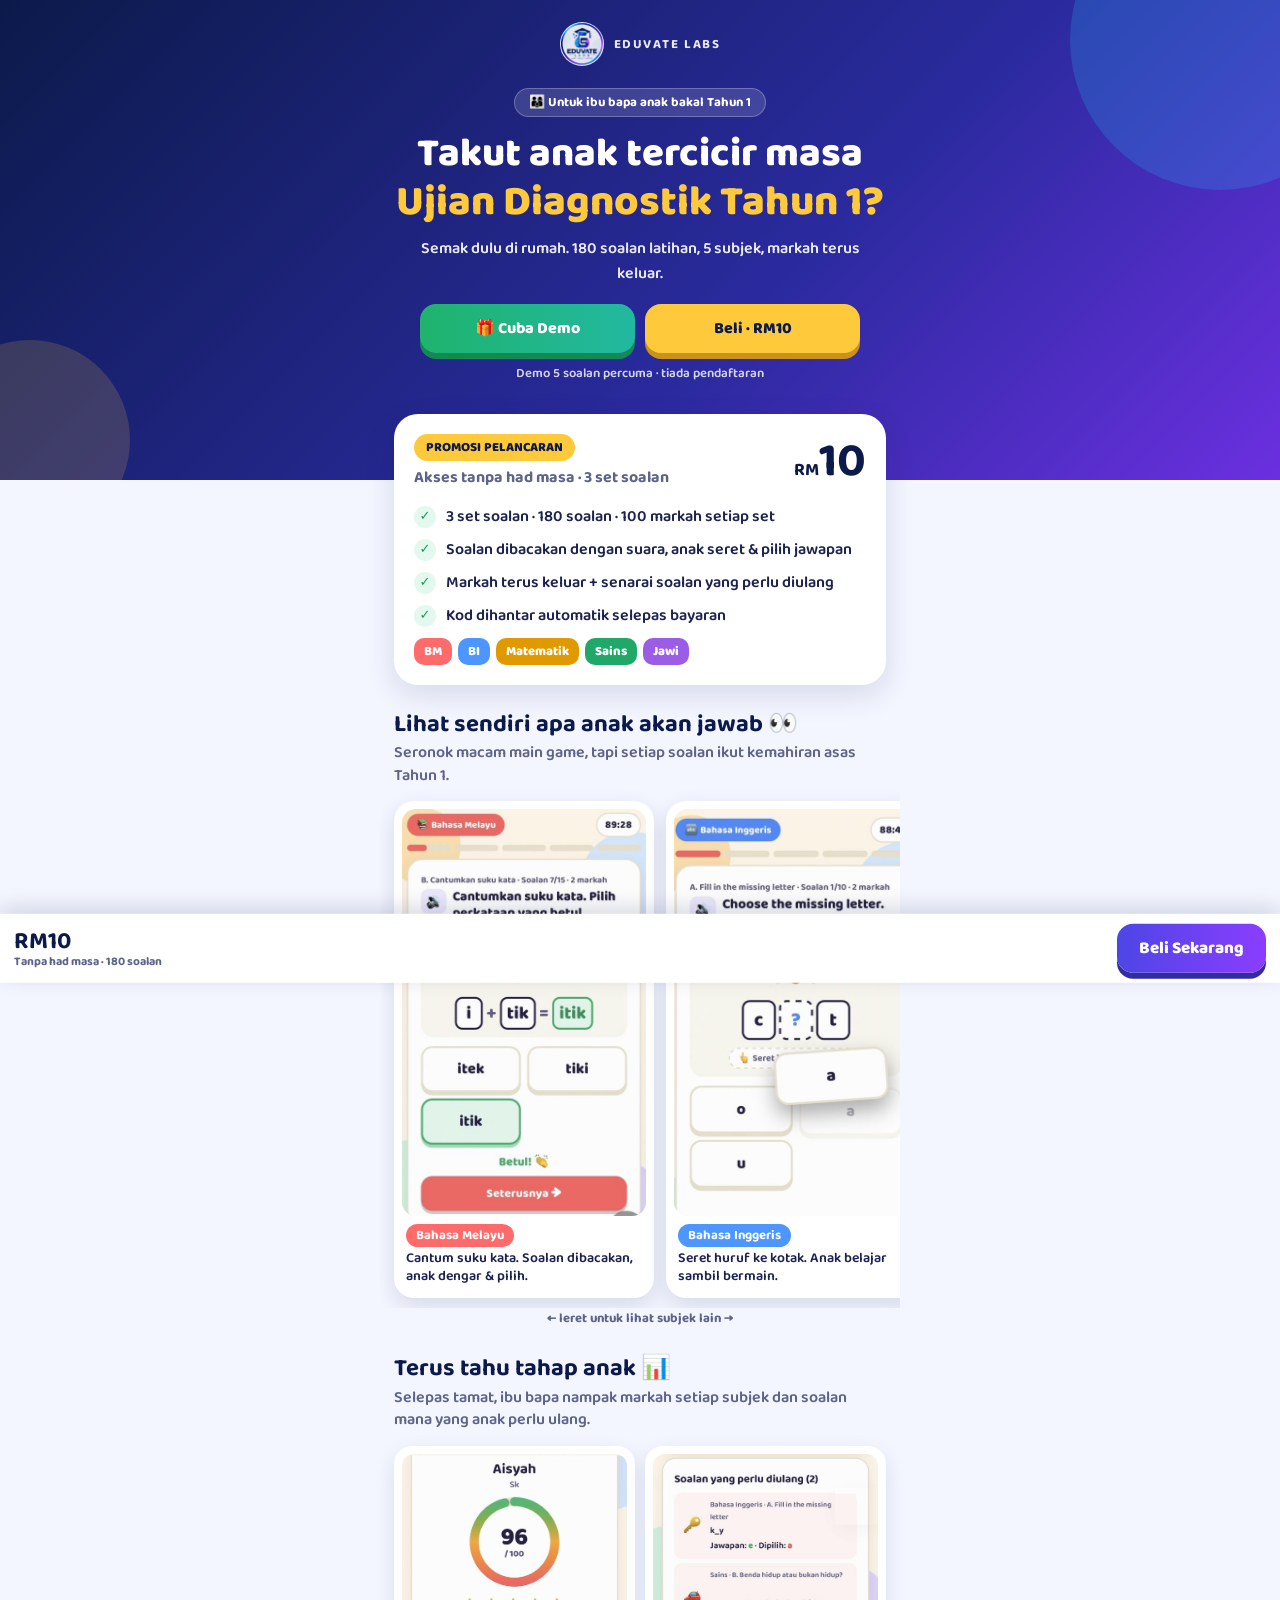
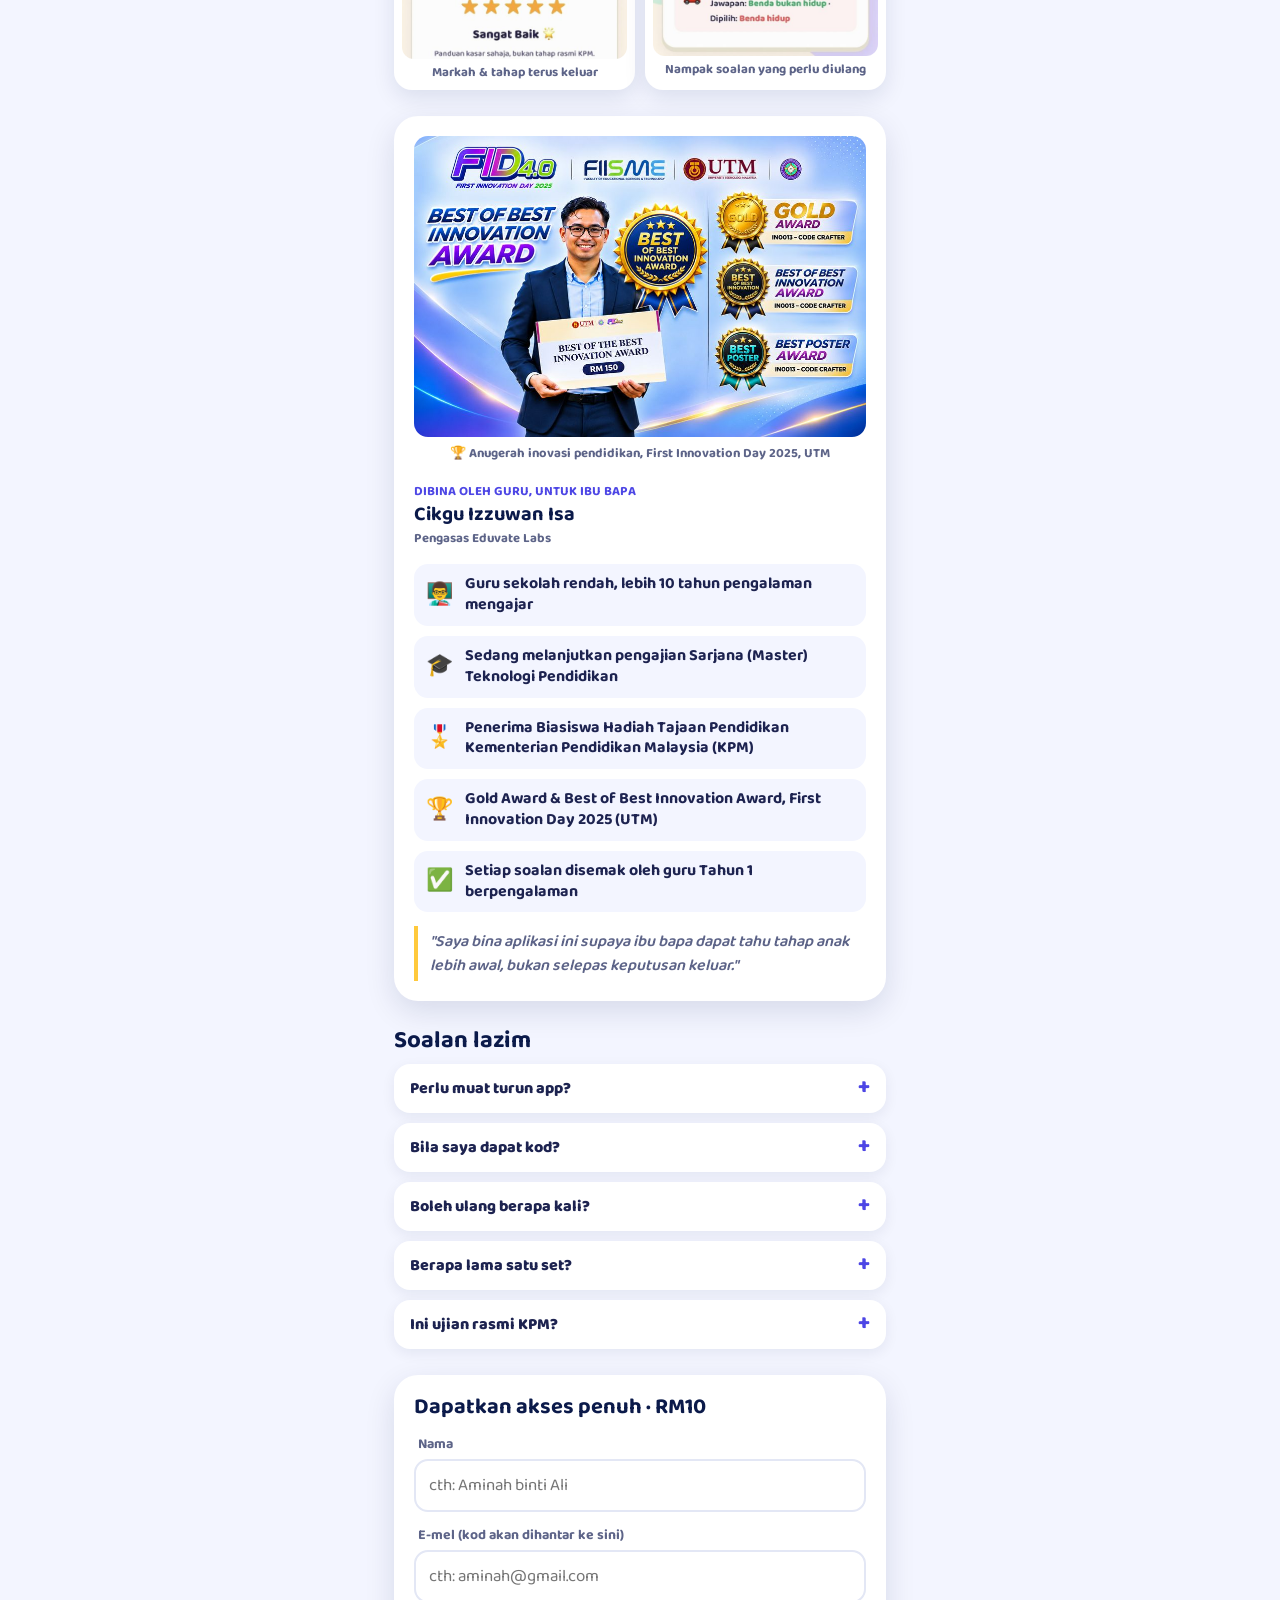
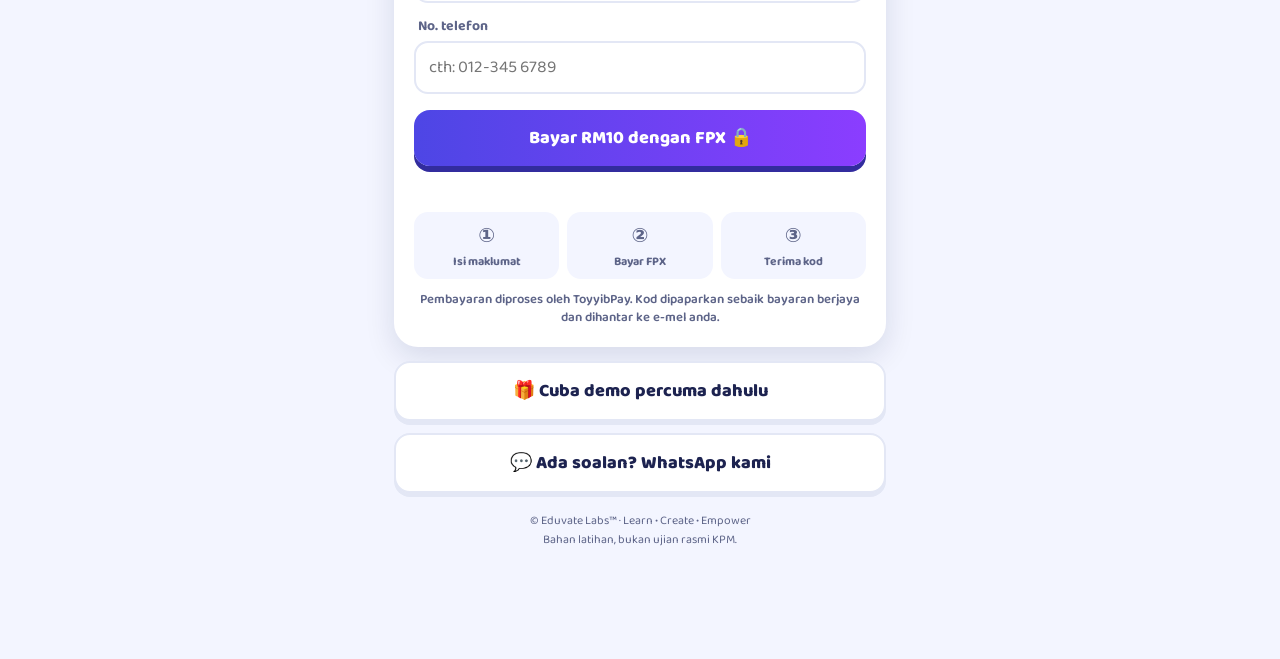
==== kedai-baru.html @ 49a3cb96 "Preview halaman kedai baru (gambar app, pengenalan, soalan lazim) Co-Authored-By: Claude Opus 5.5 <n" ====
<!DOCTYPE html>
<html lang="ms">
<head>
<meta charset="UTF-8">
<meta name="viewport" content="width=device-width, initial-scale=1">
<meta name="color-scheme" content="only light">
<title>Kedai Eduvate Labs – Ujian Diagnostik Tahun 1</title>
<meta name="description" content="Kuiz interaktif Ujian Diagnostik Tahun 1: 3 set, 180 soalan. Hanya RM10, akses tanpa had masa.">
<link href="https://fonts.googleapis.com/css2?family=Baloo+2:wght@500;600;700;800&display=swap" rel="stylesheet">
<link rel="stylesheet" href="shared.css">
<meta property="og:title" content="Ujian Diagnostik Tahun 1 – RM10, akses tanpa had masa">
<meta property="og:description" content="180 soalan latihan, 5 subjek, markah terus keluar. Cuba demo percuma.">
<meta property="og:image" content="https://eduvatelabs.github.io/ujian-diagnostik-tahun1/img/poster-risau.jpg">
<style>
.hero{padding-bottom:96px}
.hero .who{display:inline-block;background:rgba(255,255,255,.14);border:1px solid rgba(255,255,255,.25);border-radius:99px;padding:3px 14px;font-weight:700;font-size:13px;margin-top:14px}
.hero h1{font-size:clamp(28px,7.4vw,40px);line-height:1.08}
.hero h1 span{color:var(--gold);font-size:1.05em;margin-top:4px}
.cta2{display:grid;grid-template-columns:1fr 1fr;gap:10px;max-width:440px;margin:18px auto 0}
.cta2 .btn{margin:0;font-size:16px;padding:12px 8px}
.btn.gold{background:var(--gold);color:var(--navy);box-shadow:0 6px 0 #c9921a}
.hero small{display:block;margin-top:10px;font-weight:600;opacity:.8;font-size:13px}
.sec{margin-top:26px}
.sec h2{font-size:24px;line-height:1.15;color:var(--navy)}
.sec .lead{color:var(--muted);font-weight:600;margin-top:4px;line-height:1.4}
.shots{display:flex;gap:12px;overflow-x:auto;scroll-snap-type:x mandatory;padding:14px 4px 10px;margin:0 -14px;padding-left:14px;scrollbar-width:none}
.shots::-webkit-scrollbar{display:none}
.shot{flex:0 0 68%;max-width:260px;scroll-snap-align:center;background:#fff;border-radius:20px;padding:8px;box-shadow:0 8px 22px rgba(11,26,74,.12)}
.shot img{width:100%;display:block;border-radius:14px;aspect-ratio:9/15;object-fit:cover;object-position:top;background:#f7f2ea}
.shot b{display:inline-block;color:#fff;border-radius:99px;padding:1px 10px;font-size:13px;margin:8px 4px 2px}
.shot p{font-size:14px;font-weight:600;color:var(--ink);padding:0 4px 4px;line-height:1.35}
.swipe{text-align:center;font-size:13px;font-weight:700;color:var(--muted)}
.duo{display:grid;grid-template-columns:1fr 1fr;gap:10px;margin-top:14px}
.duo figure{background:#fff;border-radius:18px;padding:8px;box-shadow:0 8px 22px rgba(11,26,74,.1)}
.duo img{width:100%;display:block;border-radius:12px}
.duo figcaption{font-size:13px;font-weight:700;color:var(--muted);text-align:center;margin-top:6px;line-height:1.3}
.about{display:flex;gap:14px;align-items:center}
.about img{width:72px;height:72px;border-radius:50%;flex:none;background:#fff;box-shadow:0 0 0 4px #e9e7ff}
.about h3{font-size:20px;line-height:1.1;color:var(--navy)}
.about span{font-size:13px;font-weight:700;color:var(--blue)}
.cred{list-style:none;display:grid;gap:10px;margin-top:14px}
.cred li{display:flex;gap:12px;align-items:center;background:var(--bg);border-radius:14px;padding:10px 12px;font-weight:700;line-height:1.3}
.cred i{font-style:normal;font-size:22px;flex:none}
.quote{margin-top:14px;border-left:4px solid var(--gold);padding:4px 12px;font-weight:600;color:var(--muted);font-style:italic;line-height:1.45}
details{background:#fff;border-radius:16px;padding:12px 16px;margin-top:10px;box-shadow:0 4px 14px rgba(11,26,74,.07)}
summary{font-weight:800;cursor:pointer;list-style:none;display:flex;justify-content:space-between;gap:10px}
summary::-webkit-details-marker{display:none}
summary::after{content:"+";font-size:22px;line-height:1;color:var(--blue)}
details[open] summary::after{content:"–"}
details p{margin-top:8px;color:var(--muted);font-weight:600;line-height:1.45}
.sticky{position:fixed;left:0;right:0;bottom:0;z-index:20;background:#fff;box-shadow:0 -6px 20px rgba(11,26,74,.15);padding:10px 14px calc(10px + env(safe-area-inset-bottom));display:flex;align-items:center;gap:12px;transition:transform .25s}
.sticky.off{transform:translateY(120%)}
.sticky div{flex:1;line-height:1.1}
.sticky b{font-size:24px;color:var(--navy)}
.sticky small{display:block;font-size:12px;font-weight:700;color:var(--muted)}
.sticky .btn{margin:0;width:auto;padding:11px 22px;font-size:17px}
main.wrap{padding-bottom:110px}
.award{margin-top:14px}.award img{width:100%;display:block;border-radius:14px}.award figcaption{font-size:13px;font-weight:700;color:var(--muted);text-align:center;margin-top:6px}
</style>
</head>
<body>
<header class="hero">
  <div class="brand"><img src="logo.png" alt="Eduvate Labs">EDUVATE LABS</div>
  <div><span class="who">👨‍👩‍👦 Untuk ibu bapa anak bakal Tahun 1</span></div>
  <h1>Takut anak tercicir masa <span>Ujian Diagnostik <nobr>Tahun 1?</nobr></span></h1>
  <p>Semak dulu di rumah. 180 soalan latihan, 5 subjek, markah terus keluar.</p>
  <div class="cta2">
    <a class="btn green" href="./">🎁 Cuba Demo</a>
    <a class="btn gold" href="#buyCard">Beli · RM10</a>
  </div>
  <small>Demo 5 soalan percuma · tiada pendaftaran</small>
</header>
<main class="wrap">
  <section class="card">
    <div class="price">
      <div><span class="tag">PROMOSI PELANCARAN</span><div style="font-weight:700;color:var(--muted);margin-top:6px">Akses tanpa had masa · 3 set soalan</div></div>
      <b><small>RM</small>10</b>
    </div>
    <ul class="feat">
      <li>3 set soalan · 180 soalan · 100 markah setiap set</li>
      <li>Soalan dibacakan dengan suara, anak seret &amp; pilih jawapan</li>
      <li>Markah terus keluar + senarai soalan yang perlu diulang</li>
      <li>Kod dihantar automatik selepas bayaran</li>
    </ul>
    <div class="chips">
      <span style="background:#ff6b6b">BM</span><span style="background:#4d96ff">BI</span><span style="background:#e09a00">Matematik</span><span style="background:#1fa868">Sains</span><span style="background:#9b5de5">Jawi</span>
    </div>
  </section>

  <section class="sec">
    <h2>Lihat sendiri apa anak akan jawab 👀</h2>
    <p class="lead">Seronok macam main game, tapi setiap soalan ikut kemahiran asas Tahun 1.</p>
    <div class="shots">
      <figure class="shot"><img src="img/ss-bm.jpg" alt="Soalan Bahasa Melayu: cantum suku kata" loading="lazy"><b style="background:#ff6b6b">Bahasa Melayu</b><p>Cantum suku kata. Soalan dibacakan, anak dengar &amp; pilih.</p></figure>
      <figure class="shot"><img src="img/ss-bi.jpg" alt="Soalan Bahasa Inggeris: seret huruf" loading="lazy"><b style="background:#4d96ff">Bahasa Inggeris</b><p>Seret huruf ke kotak. Anak belajar sambil bermain.</p></figure>
      <figure class="shot"><img src="img/ss-mt.jpg" alt="Soalan Matematik: nombor yang hilang" loading="lazy"><b style="background:#e09a00">Matematik</b><p>Kenal nombor, kiraan &amp; susunan nombor.</p></figure>
      <figure class="shot"><img src="img/ss-sn.jpg" alt="Soalan Sains: fungsi anggota badan" loading="lazy"><b style="background:#1fa868">Sains</b><p>Kenal anggota badan &amp; fungsinya.</p></figure>
      <figure class="shot"><img src="img/ss-jw.jpg" alt="Soalan Jawi: huruf yang hilang" loading="lazy"><b style="background:#9b5de5">Jawi</b><p>Kenal huruf Jawi, baca dari kanan ke kiri.</p></figure>
    </div>
    <p class="swipe">← leret untuk lihat subjek lain →</p>
  </section>

  <section class="sec">
    <h2>Terus tahu tahap anak 📊</h2>
    <p class="lead">Selepas tamat, ibu bapa nampak markah setiap subjek dan soalan mana yang anak perlu ulang.</p>
    <div class="duo">
      <figure><img src="img/ss-markah.jpg" alt="Keputusan: markah 96/100" loading="lazy"><figcaption>Markah &amp; tahap terus keluar</figcaption></figure>
      <figure><img src="img/ss-semak.jpg" alt="Senarai soalan yang perlu diulang" loading="lazy"><figcaption>Nampak soalan yang perlu diulang</figcaption></figure>
    </div>
  </section>

  <section class="card sec">
    <figure class="award" style="margin:0 0 14px"><img src="img/anugerah.jpg" alt="Cikgu Izzuwan Isa menerima anugerah Best of Best Innovation, First Innovation Day 2025 UTM"><figcaption>🏆 Anugerah inovasi pendidikan, First Innovation Day 2025, UTM</figcaption></figure>
    <div class="about">
      <div><span>DIBINA OLEH GURU, UNTUK IBU BAPA</span><h3>Cikgu Izzuwan Isa</h3><span style="color:var(--muted)">Pengasas Eduvate Labs</span></div>
    </div>
    <ul class="cred">
      <li><i>👨‍🏫</i>Guru sekolah rendah, lebih 10 tahun pengalaman mengajar</li>
      <li><i>🎓</i>Sedang melanjutkan pengajian Sarjana (Master) Teknologi Pendidikan</li>
      <li><i>🎖️</i>Penerima Biasiswa Hadiah Tajaan Pendidikan Kementerian Pendidikan Malaysia (KPM)</li>
      <li><i>🏆</i>Gold Award &amp; Best of Best Innovation Award, First Innovation Day 2025 (UTM)</li>
      <li><i>✅</i>Setiap soalan disemak oleh guru Tahun 1 berpengalaman</li>
    </ul>
    <p class="quote">"Saya bina aplikasi ini supaya ibu bapa dapat tahu tahap anak lebih awal, bukan selepas keputusan keluar."</p>
  </section>

  <section class="sec">
    <h2>Soalan lazim</h2>
    <details><summary>Perlu muat turun app?</summary><p>Tidak perlu. Buka terus di browser telefon, tablet atau komputer.</p></details>
    <details><summary>Bila saya dapat kod?</summary><p>Serta-merta selepas bayaran FPX berjaya. Kod dipaparkan di skrin dan dihantar ke e-mel anda.</p></details>
    <details><summary>Boleh ulang berapa kali?</summary><p>Akses tanpa had masa. Anak boleh ulang ketiga-tiga set bila-bila masa.</p></details>
    <details><summary>Berapa lama satu set?</summary><p>Setiap set ada pemasa 1 jam 30 minit dengan jumlah 100 markah.</p></details>
    <details><summary>Ini ujian rasmi KPM?</summary><p>Bukan. Ini bahan latihan untuk persediaan anak di rumah.</p></details>
  </section>

  <section class="card sec" id="buyCard">
    <h2 style="font-size:22px">Dapatkan akses penuh · RM10</h2>
    <form id="f" novalidate>
      <label for="name">Nama</label>
      <input id="name" autocomplete="name" placeholder="cth: Aminah binti Ali" maxlength="60" required>
      <label for="email">E-mel (kod akan dihantar ke sini)</label>
      <input id="email" type="email" autocomplete="email" inputmode="email" placeholder="cth: aminah@gmail.com" required>
      <label for="phone">No. telefon</label>
      <input id="phone" type="tel" autocomplete="tel" inputmode="tel" placeholder="cth: 012-345 6789" required>
      <button class="btn" id="pay" type="submit">Bayar RM10 dengan FPX 🔒</button>
      <div class="err" id="err" role="alert"></div>
    </form>
    <div class="steps"><div><b>①</b>Isi maklumat</div><div><b>②</b>Bayar FPX</div><div><b>③</b>Terima kod</div></div>
    <p class="note">Pembayaran diproses oleh ToyyibPay. Kod dipaparkan sebaik bayaran berjaya dan dihantar ke e-mel anda.</p>
  </section>

  <section class="card hidden" style="margin-top:14px" id="waCard">
    <h2 style="font-size:22px">Tempah melalui WhatsApp</h2>
    <p class="note" style="text-align:left">Pembayaran dalam talian akan dibuka tidak lama lagi. Buat masa ini, tempah kod terus melalui WhatsApp.</p>
    <a class="btn green" id="waBtn" href="#" target="_blank" rel="noopener">💬 Tempah via WhatsApp</a>
    <p class="note">WhatsApp: 011-1321 6254</p>
  </section>

  <a class="btn ghost" href="./" style="margin-top:14px">🎁 Cuba demo percuma dahulu</a>
  <a class="btn ghost" id="askWa" href="#" target="_blank" rel="noopener" style="margin-top:12px">💬 Ada soalan? WhatsApp kami</a>
  <p class="foot">© Eduvate Labs™ · Learn • Create • Empower<br>Bahan latihan, bukan ujian rasmi KPM.</p>
</main>
<div class="sticky" id="sticky"><div><b>RM10</b><small>Tanpa had masa · 180 soalan</small></div><a class="btn" href="#buyCard">Beli Sekarang</a></div>
<script src="config.js?v=20261108b"></script>
<script>
const $=id=>document.getElementById(id);
const API=(window.EDU_API||'').trim();
const msg=encodeURIComponent('Salam, saya nak beli kod akses Ujian Diagnostik Tahun 1 (RM10)');
$('waBtn').href='https://wa.me/'+(window.EDU_WA||'')+'?text='+msg;
if(!API){ $('buyCard').classList.add('hidden'); $('waCard').classList.remove('hidden'); }

$('f').addEventListener('submit',async e=>{
  e.preventDefault();
  const name=$('name').value.trim(), email=$('email').value.trim(), phone=$('phone').value.trim();
  const err=$('err'); err.textContent='';
  if(name.length<2){err.textContent='Sila isi nama.';$('name').focus();return;}
  if(!/^[A-Za-z0-9._%+-]+@[A-Za-z0-9-]+(\.[A-Za-z0-9-]+)*\.[A-Za-z]{2,}$/.test(email)){err.textContent='E-mel tidak betul. Semak semula (cth: nama@gmail.com) – tiada koma atau ruang.';$('email').focus();return;}
  if(phone.replace(/\D/g,'').length<9){err.textContent='Sila semak no. telefon.';$('phone').focus();return;}
  const b=$('pay'); b.disabled=true; b.textContent='Menyediakan bayaran…';
  try{
    const q=new URLSearchParams({action:'create',name,email,phone});
    const r=await fetch(API+'?'+q.toString());
    const d=await r.json();
    if(d.url){ location.href=d.url; return; }
    if(d.error&&/mencipta bil/.test(d.error)) throw new Error('Bayaran tidak dapat disediakan. Sila semak e-mel & no. telefon, kemudian cuba lagi.');
    throw new Error(d.error||'Ralat tidak diketahui');
  }catch(x){
    err.textContent=(x&&x.message)||'Tidak dapat menyambung. Cuba lagi.';
    b.disabled=false; b.textContent='Bayar RM10 dengan FPX 🔒';
  }
});
</script>
<script>
(function(){
  var wa=document.getElementById('askWa');
  wa.href='https://wa.me/'+(window.EDU_WA||'')+'?text='+encodeURIComponent('Salam Cikgu, saya ada soalan tentang Ujian Diagnostik Tahun 1');
  var st=document.getElementById('sticky');
  var tgt=document.getElementById(document.getElementById('buyCard').classList.contains('hidden')?'waCard':'buyCard');
  var hero=document.querySelector('.hero');
  var vis={buy:false,hero:true};
  function upd(){ st.classList.toggle('off', vis.buy||vis.hero); }
  if('IntersectionObserver' in window){
    new IntersectionObserver(function(e){vis.buy=e[0].isIntersecting;upd();}).observe(tgt);
    new IntersectionObserver(function(e){vis.hero=e[0].isIntersecting;upd();}).observe(hero);
  }
  st.querySelector('a').href='#'+tgt.id;
  document.querySelectorAll('a[href="#buyCard"]').forEach(function(a){a.href='#'+tgt.id;});
  upd();
})();
</script>
</body>
</html>
---- shared.css ----
:root{--navy:#0b1a4a;--blue:#4d46e5;--cyan:#22b8f0;--ink:#1d2350;--muted:#5d6488;--bg:#f3f5ff;--line:#e3e7f5;--ok:#1a9a5f;--okbg:#e3f9ee;--bad:#d93d42;--gold:#ffc93c;color-scheme:only light}
*{box-sizing:border-box;margin:0;padding:0;-webkit-tap-highlight-color:transparent}
body{font-family:'Baloo 2',system-ui,sans-serif;background:var(--bg);color:var(--ink);min-height:100vh}
a{color:var(--blue)}
.hero{background:linear-gradient(135deg,#0b1a4a 0%,#2a2a9e 60%,#6b2fe0 100%);color:#fff;padding:22px 18px 90px;position:relative;overflow:hidden;text-align:center}
.hero::before{content:"";position:absolute;width:300px;height:300px;border-radius:50%;background:rgba(34,184,240,.22);right:-90px;top:-110px}
.hero::after{content:"";position:absolute;width:200px;height:200px;border-radius:50%;background:rgba(255,201,60,.16);left:-70px;bottom:-60px}
.hero>*{position:relative;z-index:1}
.brand{display:inline-flex;align-items:center;gap:10px;font-weight:700;letter-spacing:.12em;font-size:13px;opacity:.9}
.brand img{width:44px;height:44px;border-radius:50%;background:#fff}
.hero h1{font-size:clamp(30px,8vw,44px);line-height:1;margin-top:16px;font-weight:800}
.hero h1 span{display:block;color:var(--cyan);font-size:1.25em}
.hero p{max-width:440px;margin:10px auto 0;font-weight:600;opacity:.9}
.wrap{max-width:520px;margin:-66px auto 0;padding:0 14px 50px;position:relative;z-index:2}
.card{background:#fff;border-radius:24px;padding:20px;box-shadow:0 10px 30px rgba(11,26,74,.12)}
.price{display:flex;align-items:center;justify-content:space-between;gap:10px}
.price .tag{background:var(--gold);color:var(--navy);font-weight:800;border-radius:99px;padding:3px 12px;font-size:13px}
.price b{font-size:48px;line-height:1;color:var(--navy)}
.price small{font-size:18px}
.feat{list-style:none;margin:14px 0 4px;display:grid;gap:8px}
.feat li{display:flex;gap:10px;align-items:flex-start;font-weight:600}
.feat li::before{content:"✓";flex:none;width:22px;height:22px;border-radius:50%;background:var(--okbg);color:var(--ok);font-weight:800;display:flex;align-items:center;justify-content:center;font-size:13px;margin-top:2px}
.chips{display:flex;gap:6px;flex-wrap:wrap;margin-top:10px}
.chips span{font-weight:800;font-size:13px;border-radius:10px;padding:3px 10px;color:#fff}
label{display:block;font-weight:700;font-size:14px;color:var(--muted);margin:12px 0 4px 4px}
input{width:100%;font:inherit;font-size:17px;padding:11px 13px;border:2px solid var(--line);border-radius:14px;outline:none;color:var(--ink);background:#fff}
input:focus{border-color:var(--blue)}
.btn{display:flex;width:100%;align-items:center;justify-content:center;gap:8px;border:none;border-radius:16px;padding:14px;font:inherit;font-weight:800;font-size:18px;color:#fff;background:linear-gradient(90deg,#4d46e5,#8b3dff);box-shadow:0 6px 0 #322c9e;cursor:pointer;text-decoration:none;margin-top:16px}
.btn:active{transform:translateY(3px);box-shadow:0 3px 0 #322c9e}
.btn:disabled{opacity:.6;cursor:default}
.btn.green{background:linear-gradient(90deg,#1fb36d,#22b8a0);box-shadow:0 6px 0 #138a52}
.btn.ghost{background:#fff;color:var(--ink);border:2px solid var(--line);box-shadow:0 4px 0 var(--line)}
.err{color:var(--bad);font-weight:700;text-align:center;margin-top:10px;min-height:22px}
.note{font-size:13px;color:var(--muted);font-weight:600;text-align:center;margin-top:12px;line-height:1.4}
.steps{display:grid;grid-template-columns:repeat(3,minmax(0,1fr));gap:8px;margin-top:14px;text-align:center}
.steps div{background:var(--bg);border-radius:14px;padding:8px 4px;font-size:12px;font-weight:700;color:var(--muted)}
.steps b{display:block;font-size:20px}
.foot{text-align:center;font-size:12px;color:var(--muted);margin-top:18px}
.spinner{width:56px;height:56px;border-radius:50%;border:6px solid var(--line);border-top-color:var(--blue);animation:spin 1s linear infinite;margin:10px auto}
@keyframes spin{to{transform:rotate(360deg)}}
.code{font-size:28px;font-weight:800;letter-spacing:.06em;background:var(--bg);border:2px dashed #c7cdf0;border-radius:16px;padding:14px;text-align:center;margin:12px 0}
.center{text-align:center}
.big{font-size:64px;line-height:1}
.hidden{display:none!important}
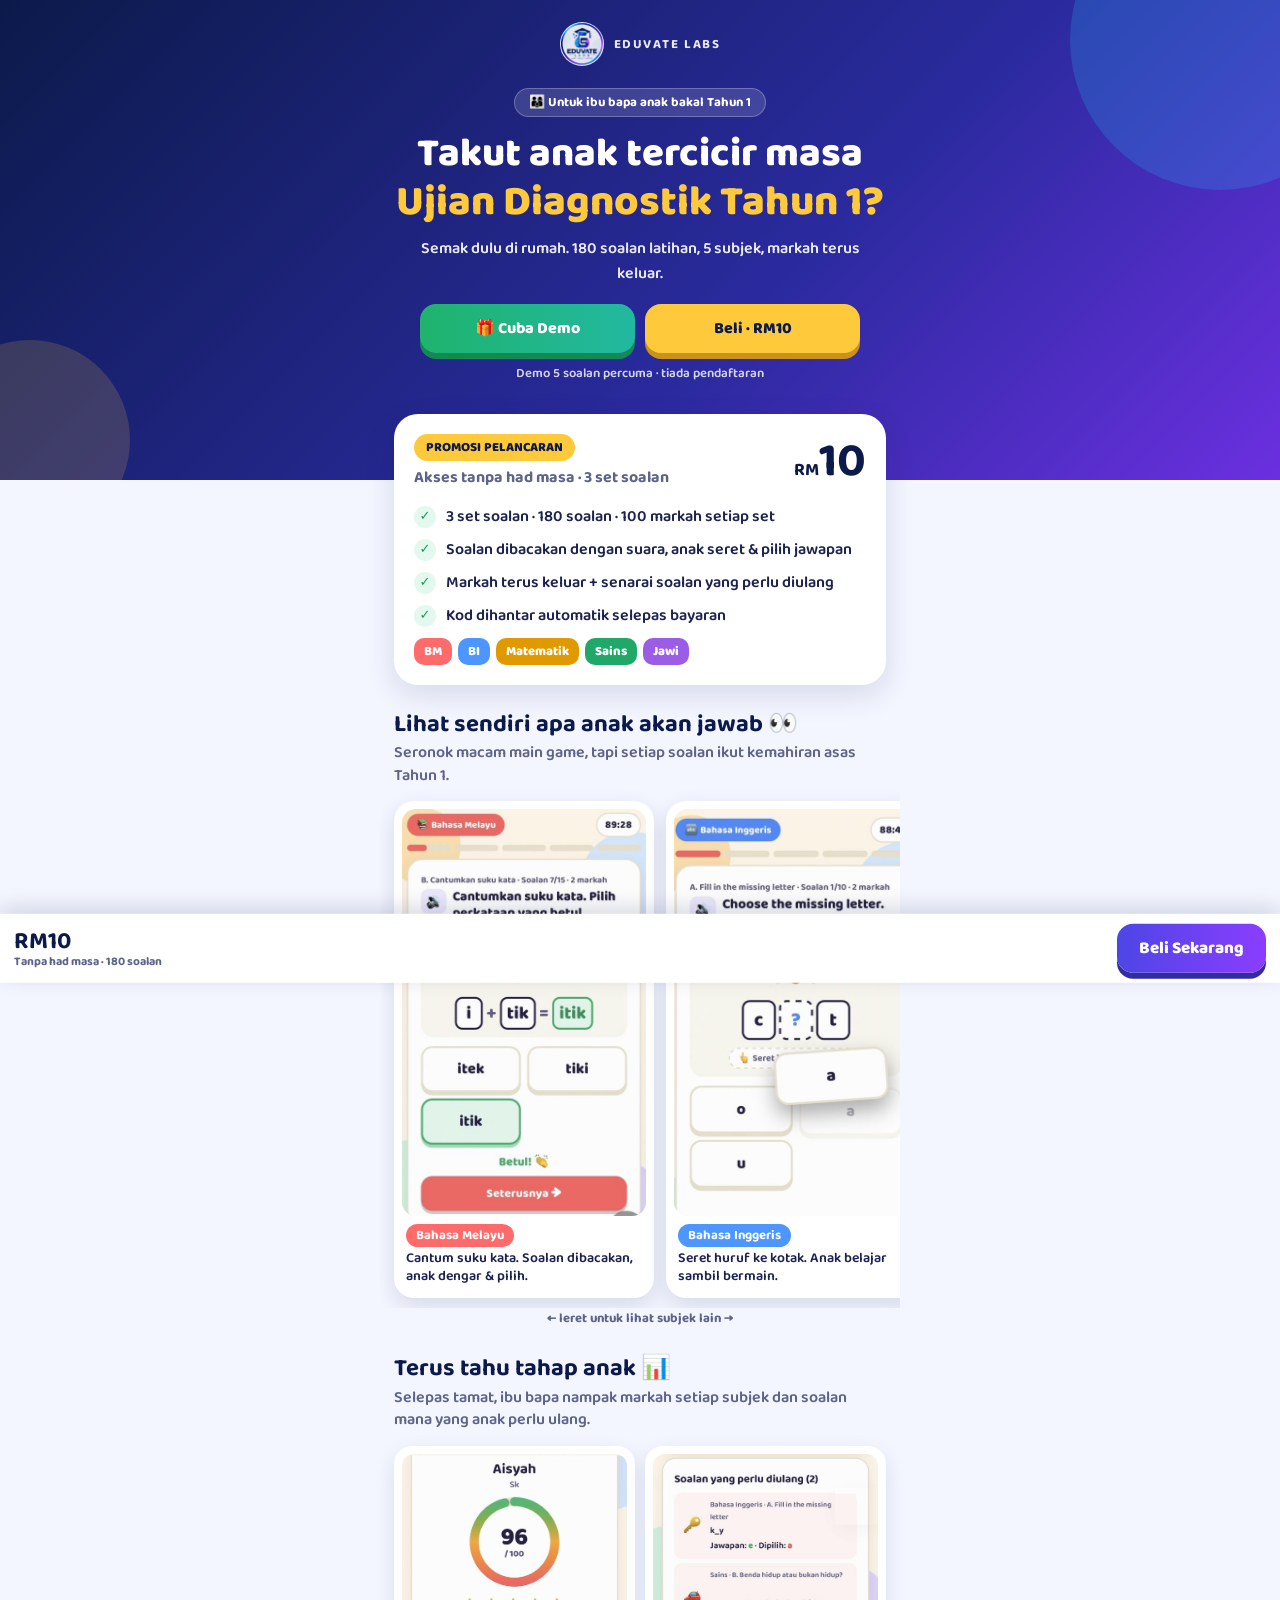
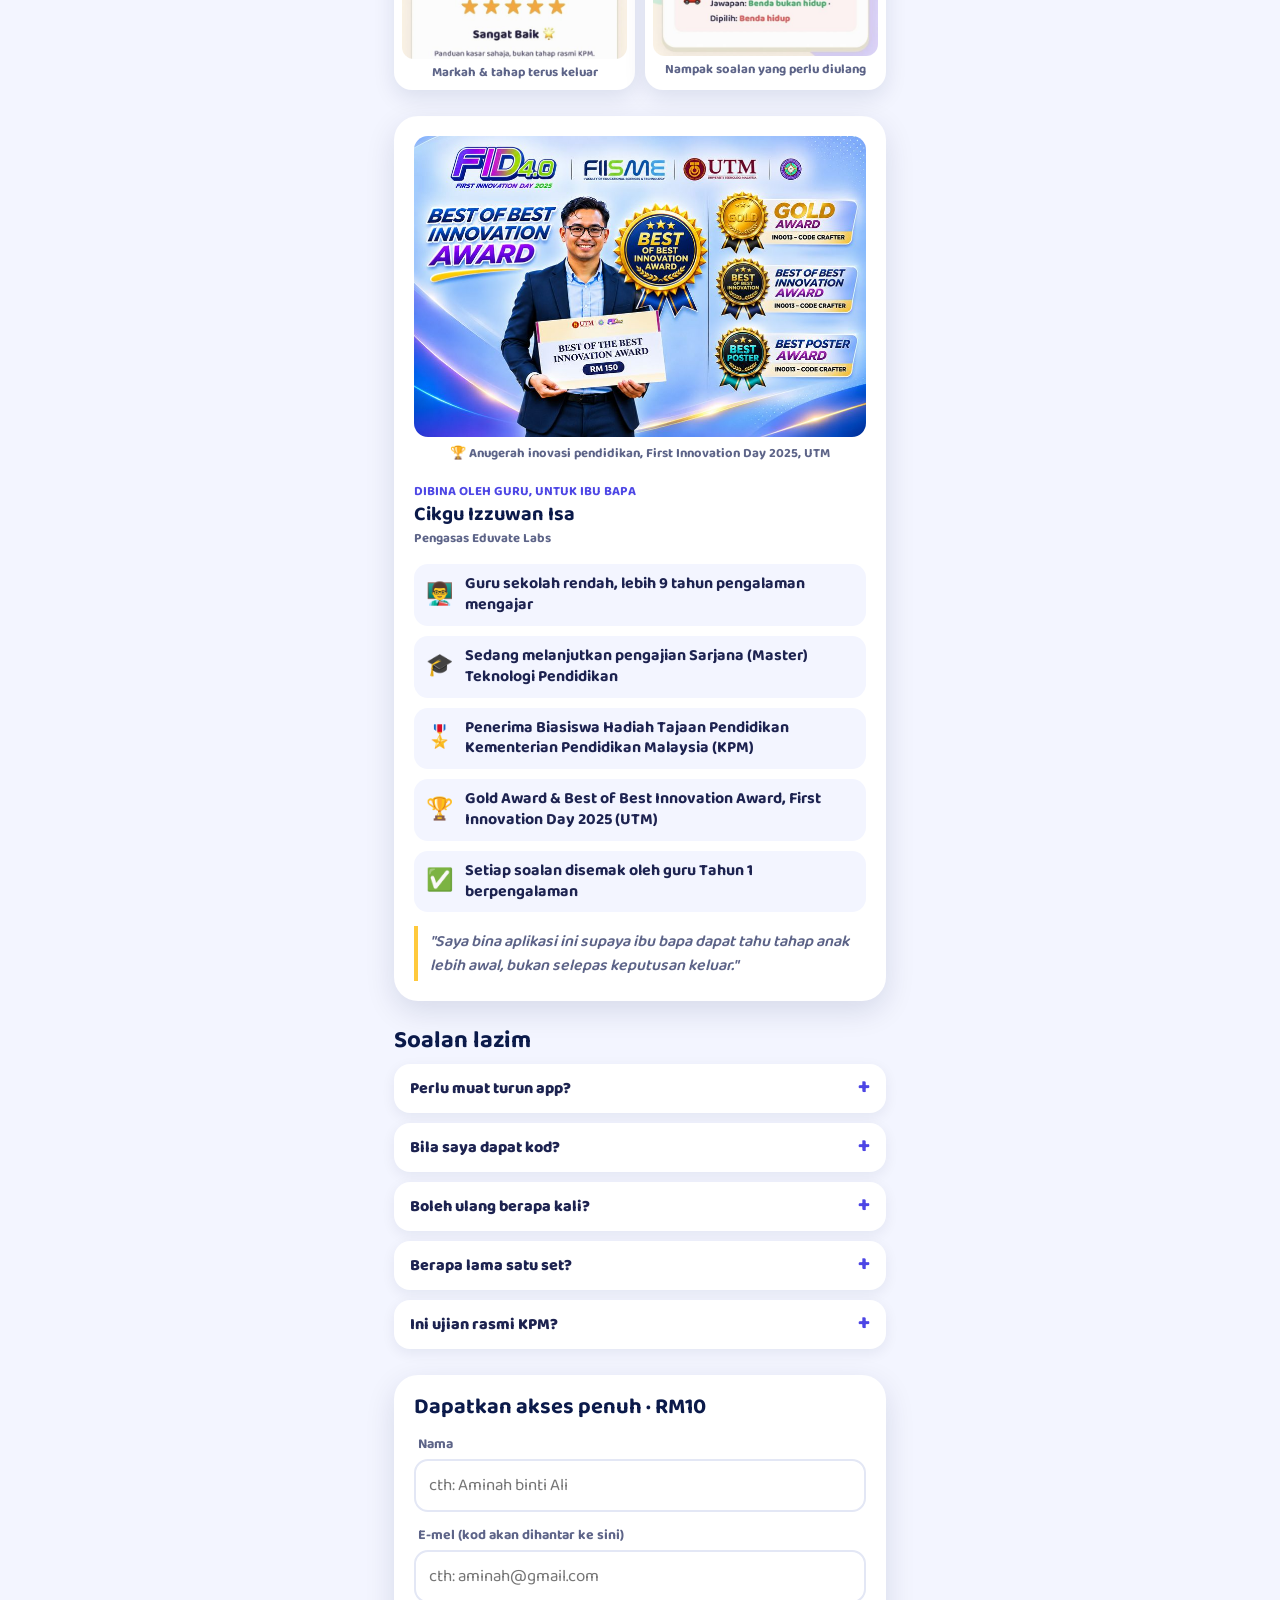
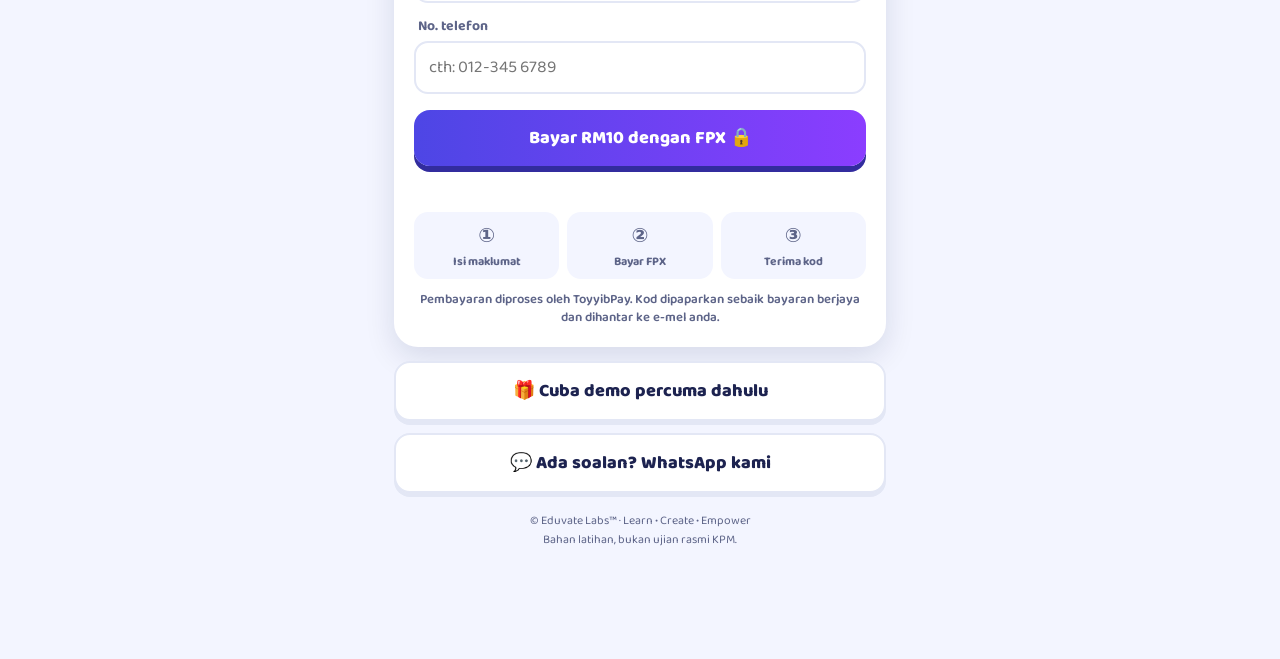
==== commit 78341d8c: "Kemas kini: lebih 9 tahun pengalaman Co-Authored-By: Claude Opus 5.5 <noreply@anthropic.com> Claude-" ====
--- a/kedai-baru.html
+++ b/kedai-baru.html
@@ -115,7 +115,7 @@
       <div><span>DIBINA OLEH GURU, UNTUK IBU BAPA</span><h3>Cikgu Izzuwan Isa</h3><span style="color:var(--muted)">Pengasas Eduvate Labs</span></div>
     </div>
     <ul class="cred">
-      <li><i>👨‍🏫</i>Guru sekolah rendah, lebih 10 tahun pengalaman mengajar</li>
+      <li><i>👨‍🏫</i>Guru sekolah rendah, lebih 9 tahun pengalaman mengajar</li>
       <li><i>🎓</i>Sedang melanjutkan pengajian Sarjana (Master) Teknologi Pendidikan</li>
       <li><i>🎖️</i>Penerima Biasiswa Hadiah Tajaan Pendidikan Kementerian Pendidikan Malaysia (KPM)</li>
       <li><i>🏆</i>Gold Award &amp; Best of Best Innovation Award, First Innovation Day 2025 (UTM)</li>
